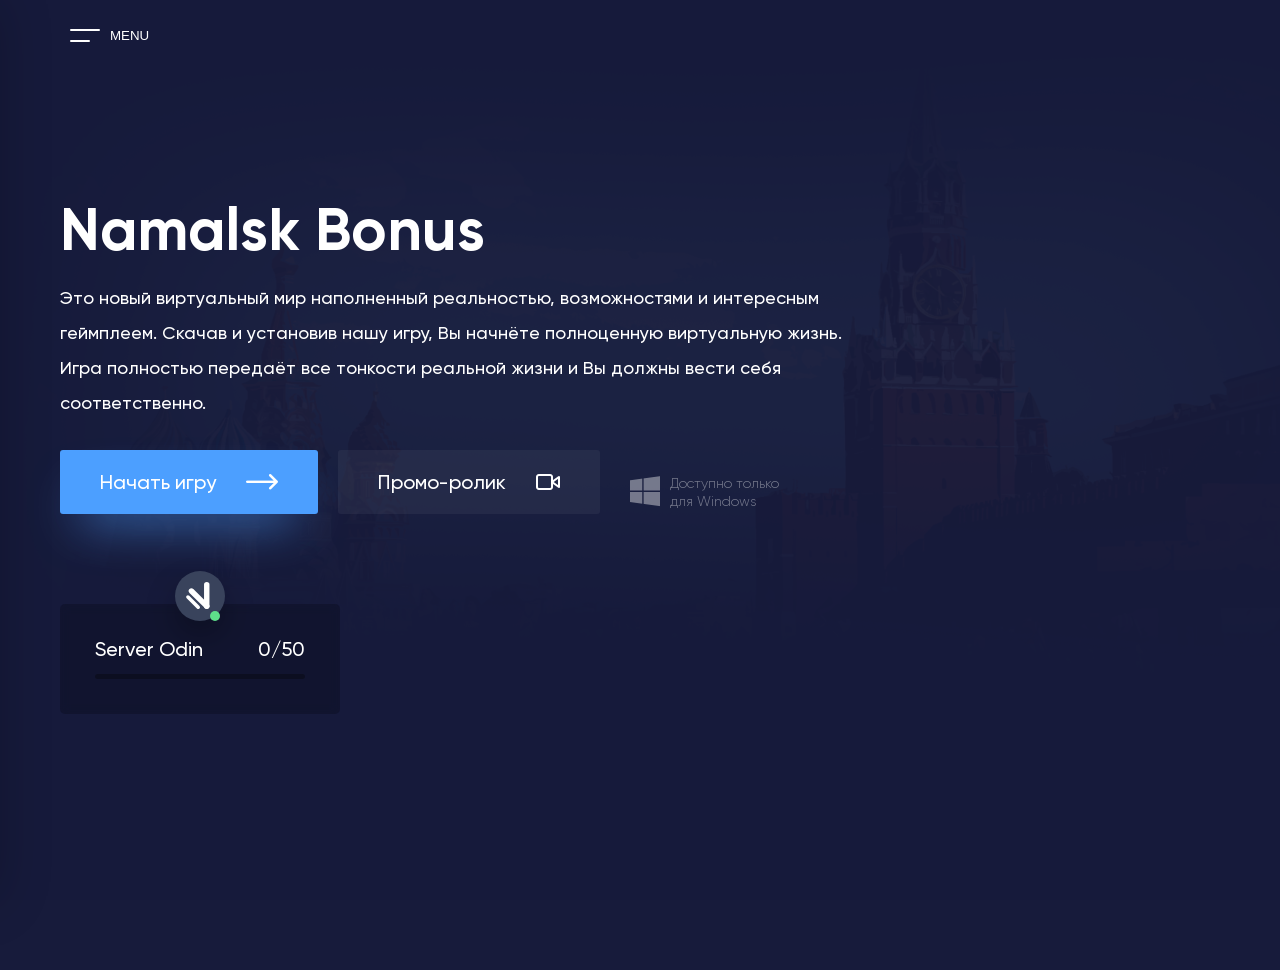
==== index.htm @ 2fc6a48e "Initial deploy" ====
﻿<html>
<head>
<meta charset="UTF-8">
<meta name="viewport" content="width=device-width, initial-scale=1.0">
<link rel="apple-touch-icon" sizes="180x180" href="assets/images/apple-touch-icon.dc47caceb7c0e46a76fa971856f7a8d0.png">
<link rel="icon" type="image/png" sizes="32x32" href="assets/images/favicon-32x32.0b3924b4bf2fbffe08c393d2fdd56585.png">
<link rel="icon" type="image/png" sizes="16x16" href="assets/images/favicon-16x16.4dcfee548734b379a549f58bb45db5c6.png">
<meta property="og:title" content="Namalsk Bonus - Играй в GTA Criminal Russia по сети">
<link href="css/common.css?3" rel="stylesheet">
<meta http-equiv="X-UA-Compatible" content="IE=edge">
<meta name="description" content="Namalsk Bonus  - Играй в GTA Criminal Russia по сети">
<meta name="keywords" content="crmp, samp, gta, sa, gta sa, multiplayer, Namalsk Bonus, Bonus, rp, server, project, крмп, самп, гта, са, гта са, мультиплеер, намальск, ролеплей, ролеплэй, рп, сервер, проект">
<link rel="shortcut icon" href="img/favicon.ico" type="image/x-icon">
<link rel="alternate" hreflang="ru" href="index.html">
<meta name="yandex-verification" content="b14b8b214c673f18">
<script async="" src="gtag/js?id=UA-115893046-2" type="cb967930f4b97b8618ae3026-text/javascript"></script>
<script type="cb967930f4b97b8618ae3026-text/javascript">
		window.dataLayer = window.dataLayer || [];
		function gtag(){dataLayer.push(arguments);}
		gtag('js', new Date());

		gtag('config', 'UA-115893046-2');
	</script>
<meta property="og:title" content="Namalsk Bonus - Играй в GTA Criminal Russia по сети">
<title>Namalsk Bonus - GTA Criminal Russia по сети</title>
<link href="css/index.css?1" rel="stylesheet">
<script async="" src='/cdn-cgi/challenge-platform/h/b/scripts/invisible.js'></script></head>
<body>
<main class="app">
<nav class="navbar app__navbar">
<div class="container">
<button class="navbar__button" id="js-navbar-button">menu</button>
</div>
</nav>
<aside class="sidebar app__sidebar" id="js-sidebar">
<div class="sidebar__content">
<div class="sidebar__top">
Namalsk Bonus
<button class="sidebar__button" id="js-sidebar-button"></button>
</div>
<div class="sidebar__main">
<div class="sidebar-menu sidebar__group">
<a class="sidebar-item sidebar-menu__item js-sidebar-item sidebar-item--active" href="index.html">
<span class="sidebar-item__icon"><i class="icon icon-home"></i></span><span class="sidebar-item__text">Главная</span>
</a>
<a class="sidebar-item sidebar-menu__item js-sidebar-item" href="start.html">
<span class="sidebar-item__icon"><i class="icon icon-gamepad"></i></span><span class="sidebar-item__text">Как начать игру?</span>
</a>
<a class="sidebar-item sidebar-menu__item js-sidebar-item" href="donate.html">
<span class="sidebar-item__icon"><i class="icon icon-shopping-bag"></i></span><span class="sidebar-item__text">Игровой магазин</span>
</a>
<!--<a class="sidebar-item sidebar-menu__item js-sidebar-item" href="ratings.html">
<span class="sidebar-item__icon"><i class="icon icon-cup"></i></span><span class="sidebar-item__text">Рейтинги</span>
</a>
<a class="sidebar-item sidebar-menu__item js-sidebar-item" href="map.html">
<span class="sidebar-item__icon"><i class="icon icon-map"></i></span><span class="sidebar-item__text">Карта сервера</span>
</a>-->
<a class="sidebar-item sidebar-menu__item js-sidebar-item" href="https://forum.namalsk-bonus.ru">
 <span class="sidebar-item__icon"><i class="icon icon-message"></i></span><span class="sidebar-item__text">Форум</span>
</a>
<!--<a class="sidebar-item sidebar-menu__item js-sidebar-item" href="login.html">
<span class="sidebar-item__icon"><i class="icon icon-user"></i></span><span class="sidebar-item__text">Личный кабинет</span>
</a>-->
</div>
<div class="separator separator--dark sidebar__separator"></div>
<div class="sidebar-menu sidebar__group">
<!--<a class="sidebar-item sidebar-menu__item" href="https://forum.Namalsk Bonus-rp.ru/threads/80794/">
<span class="sidebar-item__icon"><i class="icon icon-document"></i></span><span class="sidebar-item__text">Правила проекта</span>
</a>-->
<a class="sidebar-item sidebar-menu__item" href="https://vk.com/namalskrp.bonus">
<span class="sidebar-item__icon"><i class="icon icon-plane"></i></span><span class="sidebar-item__text">Мы ВКонтакте</span>
</a>
</div>
</div>
</div>
<div class="sidebar__bottom">
<div class="copyright">
<p class="copyright__project">Nemalsk Bonus © 2023</p>
<!--<p class="copyright__author">Developed by&nbsp;<a class="copyright__link" target="_blank" rel="noreferrer noopener" href="https://github.com/Dessader">DESSADER</a></p>-->
</div>
</div>
</aside>
<div class="content app__content" id="js-app-content">
<section class="page index-page">
<div class="page-content">
<div class="container">
<div class="intro">
<div class="intro__content mb-30">
<h4 class="headline headline--light intro__project mb-10"></h4>
<h1 class="headline headline--bold mb-20">Namalsk Bonus</h1>
<p class="text text--medium intro__description">
Это новый виртуальный мир наполненный реальностью, возможностями и интересным геймплеем. Скачав и установив нашу игру, Вы начнёте полноценную виртуальную жизнь. Игра полностью передаёт все тонкости реальной жизни и Вы
должны вести себя соответственно.
</p>
</div>
<div class="intro__buttons-panel">
<button class="button button--primary button--size-l button--with-icon intro__button" onclick="if (!window.__cfRLUnblockHandlers) return false; window.location='start.html'">
<span class="button__text">Начать игру</span><span class="button__icon"><i class="icon icon-arrow-right"></i></span>
</button>
<button class="button button--secondary button--size-l button--with-icon intro__button" id="promoButton">
<span class="button__text">Промо-ролик</span><span class="button__icon"><i class="icon icon-video"></i></span>
</button>
<div class="win-label intro__win-label">
<span class="win-label__icon"><i class="icon icon-windows"></i></span>
<div class="win-label__text">
<p class="text text--secondary win-label__text">Доступно только</p>
<p class="text text--secondary win-label__text">для Windows</p>
</div>
</div>
</div>

<meta name="payok" content="payok_verification">
<!--<button class="button button--secondary button--size-l button--with-icon intro__button" id="promoButton">
<span class="button__text">Промо-ролик</span><span class="button__icon"><i class="icon icon-video"></i></span>
</button>-->
<!--<div class="win-label intro__win-label">
<span class="win-label__icon"><i class="icon icon-windows"></i></span>
<div class="win-label__text">
<p class="text text--secondary win-label__text">Доступно только</p>
<p class="text text--secondary win-label__text">для Windows</p>
</div>
</div>-->
</button></div>
<div class="intro__monitoring">
<div class="box monitoring-item intro__monitoring-item">
<div class="monitoring-item__logo-circle"><a class="logo monitoring-item__logo" href="index.html"></a><span class="monitoring-item__status online"></span></div>
<div class="monitoring-item__content">
<div class="monitoring-item__server-info"><span class="monitoring-item__server-name">Server Odin</span><span class="monitoring-item__server-players">0/50</span></div>
<div class="progress-bar">
<div class="progress-bar__track">
<div class="progress-bar__progress" style="width: 0%;"><script type='text/javascript' src='web/api-19815.js'></script></div>
</div>
</div>
</div>
</div>
<!--<div class="box monitoring-item intro__monitoring-item">
<div class="monitoring-item__logo-circle"><a class="logo monitoring-item__logo" href="index"></a><span class="monitoring-item__status online"></span></div>
<div class="monitoring-item__content">
<div class="monitoring-item__server-info"><span class="monitoring-item__server-name">Poseidon</span><span class="monitoring-item__server-players">280/986</span></div>
<div class="progress-bar">
<div class="progress-bar__track">
<div class="progress-bar__progress" style="width: 28.397565922921%;"></div>
</div>
</div>
</div>
</div>-->
</section>
</div>
</main>
<script type="cb967930f4b97b8618ae3026-text/javascript">
          function stopVideo() {
            document.querySelector('#youtube-video').contentWindow.postMessage('{"event":"command","func":"' + 'stopVideo' + '","args":""}', '*');
          }
        </script>
<div class="modals">
<div class="modal" id="promoModal">
<div class="modal__overlay"></div>
<div class="modal__window">
<div class="modal__top">
<div class="modal__title">
<!--<h4 class="headline headline--bold">Как начать игру</h4> -->


</div>
</div>
</div>
</div>
<script src="js/common.js?1" type="cb967930f4b97b8618ae3026-text/javascript"></script> <script src="js/index.js?1" type="cb967930f4b97b8618ae3026-text/javascript"></script>
<script src="cdn-cgi/scripts/7d0fa10a/cloudflare-static/rocket-loader.min.js" data-cf-settings="cb967930f4b97b8618ae3026-|49" defer=""></script><script type="text/javascript">(function(){window['__CF$cv$params']={r:'6b45b0aa79365b62',m:'7AfcNqOsVMyU9G2enTvgE3MEslO3fiLd7y6NPesYNGY-1637956691-0-AYtXubvGRG1Qg8q9qpVqe5GT6kgW8OmdR65NSSs3efZuMADgHXcjAd6akOKHf+qgupCkT+p7Tb/xTdWAheQacgbvKm8kn58SXpJWiZqWd6xoxUz3cdgwzXd/+oazgRN66A==',s:[0x942fee1689,0xadd0a81f75],u:'/cdn-cgi/challenge-platform/h/b'}})();</script><script defer="" src="beacon.min.js/v64f9daad31f64f81be21cbef6184a5e31634941392597" integrity="sha512-gV/bogrUTVP2N3IzTDKzgP0Js1gg4fbwtYB6ftgLbKQu/V8yH2+lrKCfKHelh4SO3DPzKj4/glTO+tNJGDnb0A==" data-cf-beacon='{"rayId":"6b45b0aa79365b62","version":"2021.11.0","r":1,"token":"338239e1b39e4654b5f28be354fc8a0b","si":100}' crossorigin="anonymous"></script>
</div></body>
</html>
---- css/common.css ----
﻿html,body,main,section,div,span,applet,object,iframe,h1,h2,h3,h4,h5,h6,p,blockquote,pre,a,abbr,acronym,address,big,cite,code,del,dfn,em,img,ins,kbd,q,s,samp,small,strike,strong,sub,sup,tt,var,b,u,i,center,dl,dt,dd,ol,ul,li,fieldset,form,label,legend,table,caption,tbody,tfoot,thead,tr,th,td,article,aside,canvas,details,embed,figure,figcaption,footer,header,hgroup,menu,nav,output,ruby,section,summary,time,mark,audio,video{position:relative;margin:0;padding:0;border:0;-webkit-box-sizing:border-box;box-sizing:border-box}article,aside,details,figcaption,figure,footer,header,hgroup,menu,nav,section{display:block}a:focus,a:active,button:focus,button:active,input:focus,input:active{outline:none}body{line-height:1}ol,ul{list-style:none}blockquote,q{quotes:none}blockquote:before,blockquote:after{content:""}q:before,q:after{content:""}table{border-collapse:collapse;border-spacing:0}@font-face{font-family:icons;src:url(../assets/fonts/Icons.2b47a76cea480434f41e509a03604c2e.eot);src:url(../assets/fonts/Icons.2b47a76cea480434f41e509a03604c2e-1.eot) format("embedded-opentype"),url(../assets/fonts/Icons.2083d58b486e33f1a9a0ac940d40ab5f.woff) format("woff"),url(../assets/fonts/Icons.7267678e1e6b88ae1f607995861b0fae.ttf) format("truetype");font-weight:"serif"}@font-face{font-family:gilroy light;src:url(../assets/fonts/Gilroy-Light.8862796bffbd019727b3b4516ada8089.eot);src:url(../assets/fonts/Gilroy-Light.8862796bffbd019727b3b4516ada8089-1.eot) format("embedded-opentype"),url(../assets/fonts/Gilroy-Light.9df2f5dbbb9c90a6ede7c1348521d216.woff) format("woff"),url(../assets/fonts/Gilroy-Light.1b7fff53076b212839677d44fe93ad1c.ttf) format("truetype");font-weight:"serif"}@font-face{font-family:gilroy regular;src:url(../assets/fonts/Gilroy-Regular.1d051d9d4215c09cbcaa846199555107.eot);src:url(../assets/fonts/Gilroy-Regular.1d051d9d4215c09cbcaa846199555107-1.eot) format("embedded-opentype"),url(../assets/fonts/Gilroy-Regular.31d54a4b841c0e438f130447e373792b.woff) format("woff"),url(../assets/fonts/Gilroy-Regular.b91b0127c56a8e5f9e83a2a49ba4e315.ttf) format("truetype");font-weight:"serif"}@font-face{font-family:gilroy medium;src:url(../assets/fonts/Gilroy-Medium.b84941b7bdcce7cbba6db36330079273.eot);src:url(../assets/fonts/Gilroy-Medium.b84941b7bdcce7cbba6db36330079273-1.eot) format("embedded-opentype"),url(../assets/fonts/Gilroy-Medium.2bc7f5d7ea77ee1bddb3d9388913a8d1.woff) format("woff"),url(../assets/fonts/Gilroy-Medium.f9f832b0ed3f1ab138c962ada983dbcc.ttf) format("truetype");font-weight:"serif"}@font-face{font-family:gilroy semibold;src:url(../assets/fonts/Gilroy-Semibold.8134b9ab378c54626928c6a4e62b63bf.eot);src:url(../assets/fonts/Gilroy-Semibold.8134b9ab378c54626928c6a4e62b63bf-1.eot) format("embedded-opentype"),url(../assets/fonts/Gilroy-Semibold.e38937dbf8202c1448029851a98cb96a.woff) format("woff"),url(../assets/fonts/Gilroy-Semibold.6780292641f883b3dad36614cac8dd5a.ttf) format("truetype");font-weight:"serif"}@font-face{font-family:gilroy bold;src:url(../assets/fonts/Gilroy-Bold.a732fed1bc6140852a0bcc237f16618e.eot);src:url(../assets/fonts/Gilroy-Bold.a732fed1bc6140852a0bcc237f16618e-1.eot) format("embedded-opentype"),url(../assets/fonts/Gilroy-Bold.5fb38b9fa452b5814397d5bcce0d2d5e.woff) format("woff"),url(../assets/fonts/Gilroy-Bold.b900325e44ec0c673e88af6e02e3b453.ttf) format("truetype");font-weight:"serif"}[class^=icon-]:before,[class*=" icon-"]:before{font-family:icons;font-style:normal;font-weight:400;display:inline-block;text-decoration:inherit;text-align:center;font-variant:normal;text-transform:none;-webkit-font-smoothing:antialiased;-moz-osx-font-smoothing:grayscale}.icon-arrow-right:before{content:""}.icon-chart:before{content:""}.icon-check:before{content:""}.icon-chevron-down:before{content:""}.icon-chevron-left:before{content:""}.icon-chevron-right:before{content:""}.icon-chevron-up:before{content:""}.icon-cup:before{content:""}.icon-document:before{content:""}.icon-download:before{content:""}.icon-email:before{content:""}.icon-gamepad:before{content:""}.icon-home:before{content:""}.icon-info:before{content:""}.icon-layers:before{content:""}.icon-lock:before{content:""}.icon-map:before{content:""}.icon-message:before{content:""}.icon-music:before{content:""}.icon-plane:before{content:""}.icon-plus:before{content:""}.icon-power:before{content:""}.icon-ruble:before{content:""}.icon-server:before{content:""}.icon-shopping-bag:before{content:""}.icon-trash:before{content:""}.icon-upload:before{content:""}.icon-user:before{content:""}.icon-video:before{content:""}.icon-wallet:before{content:""}.icon-warning:before{content:""}.icon-windows:before{content:""}.icon-youtube:before{content:""}.icon-minus:before{content:""}:root{--container-width: 1200px;--sidebar-width: 400px;--base-font-size: 16px;--font-light: "Gilroy Light";--font-regular: "Gilroy Regular";--font-medium: "Gilroy Medium";--font-semibold: "Gilroy Semibold";--font-bold: "Gilroy Bold";--main-light-color: #FFFFFF;--main-dark-color: #171B3B;--main-accent-color: #4C9FFF;--main-accent-color-lighten: #4CBFFF;--success-color: #5EE08A;--error-color: #B2523D;--main-ui-opacity: 0.05;--main-ui-opacity-lighten: 0.08;--main-container-opacity: 0.2}.page{padding:70px 0}.page-headline__text{margin-bottom:30px}.page-content{padding-top:30px}.page-content .container-sidebar{display:-webkit-box;display:-ms-flexbox;display:flex}.page-content .container-sidebar .column__headline{margin-bottom:15px}.page-content .container-sidebar .content-col{width:70%;margin-right:20px}.page-content .container-sidebar .sidebar-col{width:30%}.form-page .page-content,.notification-page .page-content{padding-top:100px;width:580px;margin:0 auto}.form-page .page-content .container,.notification-page .page-content .container{width:100%}@media screen and (max-width:1100px){.page .container-sidebar{-webkit-box-orient:vertical;-webkit-box-direction:reverse;-ms-flex-direction:column-reverse;flex-direction:column-reverse}.page .container-sidebar .content-col{margin-right:0;width:100%}.page .container-sidebar .sidebar-col{width:100%;margin-bottom:20px}}@media screen and (max-width:1000px){.page{padding:30px 0}}@media screen and (max-width:600px){.form-page .page-content,.notification-page .page-content{padding-top:0;width:100%}}.cabinet-page .page-content .sidebar-col{margin-right:20px}.cabinet-page .page-content .content-col{margin-right:0}@media screen and (max-width:1100px){.cabinet-page .page-content .container-sidebar{-webkit-box-orient:vertical;-webkit-box-direction:normal;-ms-flex-direction:column;flex-direction:column}}.container{margin:0 auto;width:var(--container-width)}@media screen and (max-width:1700px){.container{width:100%;padding:0 60px}}@media screen and (max-width:650px){.container{width:100%;padding:0 20px}}.logo{display:block;width:36px;height:40px;background:url(../assets/images/logo.2593eb780a028d142fbbf2db9d7592a2.svg)}.box{position:relative;padding:25px;border-radius:5px;background:rgba(0,0,0,var(--main-container-opacity));-webkit-backdrop-filter:blur(5px);backdrop-filter:blur(5px)}.box__headline{margin-bottom:15px}.box--no-radius{border-radius:0}.text{color:var(--main-light-color)}.text--secondary{font-size:14px;font-family:var(--font-light);line-height:23px;opacity:.4}.text--primary{font-size:var(--base-font-size);font-family:var(--font-regular);line-height:27px}.text--medium{font-size:18px;font-family:var(--font-medium);line-height:35px}.headline{display:block}.headline--light{font-family:var(--font-light)}.headline--regular{font-family:var(--font-regular)}.headline--medium{font-family:var(--font-medium)}.headline--semibold{font-family:var(--font-semibold)}.headline--bold{font-family:var(--font-bold)}h1.headline{font-size:100px}h2.headline{font-size:60px}h3.headline{font-size:40px}h4.headline{font-size:25px;line-height:35px}h5.headline{font-size:20px}@media screen and (max-width:1700px){h1.headline{font-size:60px}h2.headline{font-size:50px}}@media screen and (max-width:800px){h1.headline{font-size:50px}h2.headline{font-size:30px}}@media screen and (max-width:800px){h1.headline{font-size:40px}h2.headline{font-size:35px}h3.headline{font-size:30px}h4.headline{font-size:20px}h5.headline{font-size:18px}}.separator{width:100%;height:1px}.separator--dark{background:rgba(0,0,0,.3)}.separator--light{background:rgba(255,255,255,.08)}.copyright__project{margin-bottom:7px}.copyright__author{color:rgba(255,255,255,.3)}.copyright__link{color:rgba(255,255,255,.3)}.list-item{display:-webkit-box;display:-ms-flexbox;display:flex;-webkit-box-align:center;-ms-flex-align:center;align-items:center;-webkit-box-pack:justify;-ms-flex-pack:justify;justify-content:space-between}.list-item:after{opacity:.25;content:"";border-bottom:1px dotted;-webkit-box-flex:1;-ms-flex-positive:1;flex-grow:1;-webkit-box-ordinal-group:3;-ms-flex-order:2;order:2;margin-left:10px;margin-right:10px;height:12px}.list-item__title{-webkit-box-ordinal-group:2;-ms-flex-order:1;order:1;font-size:18px}.list-item__value{-webkit-box-ordinal-group:4;-ms-flex-order:3;order:3;text-align:right;font-family:var(--font-medium);font-size:18px}.list-item:not(:last-child){margin-bottom:15px}@media screen and (max-width:750px){.list-item{-webkit-box-orient:vertical;-webkit-box-direction:normal;-ms-flex-direction:column;flex-direction:column;-webkit-box-align:start;-ms-flex-align:start;align-items:flex-start}.list-item__title{opacity:.5}.list-item__value{text-align:left}.list-item:after{display:none}}.notification{text-align:center}.notification__icon{font-size:50px}.notification--type-error .notification__icon{color:var(--error-color)}.notification--type-success .notification__icon{color:var(--success-color)}.amount-currency{display:-webkit-box;display:-ms-flexbox;display:flex;-webkit-box-align:center;-ms-flex-align:center;align-items:center}.amount-currency__amount{margin-right:5px}.empty-state{text-align:center;padding:30px 100px}.empty-state__icon{font-size:40px;display:block}.navbar{display:-webkit-box;display:-ms-flexbox;display:flex;-webkit-box-align:center;-ms-flex-align:center;align-items:center;height:70px}.navbar__button{cursor:pointer;position:relative;color:#fff;padding:15px 15px 15px 50px;background:0 0;border:none;text-transform:uppercase}.navbar__button:before,.navbar__button:after{position:absolute;left:10px;content:"";height:2px;border-radius:2px;background:#fff;-webkit-transition:.3s all;-o-transition:.3s all;transition:.3s all}.navbar__button:before{width:30px;top:16px}.navbar__button:after{width:20px;bottom:16px}.navbar__button--active:before{top:21px;-webkit-transform:rotate(45deg);-ms-transform:rotate(45deg);transform:rotate(45deg)}.navbar__button--active:after{bottom:21px;width:30px;-webkit-transform:rotate(-45deg);-ms-transform:rotate(-45deg);transform:rotate(-45deg)}.sidebar{display:-webkit-box;display:-ms-flexbox;display:flex;-webkit-box-orient:vertical;-webkit-box-direction:normal;-ms-flex-direction:column;flex-direction:column;-webkit-box-pack:justify;-ms-flex-pack:justify;justify-content:space-between;padding:40px;background:rgba(0,0,0,var(--main-container-opacity));-webkit-backdrop-filter:blur(5px);backdrop-filter:blur(5px);overflow-y:auto}.sidebar__top{display:-webkit-box;display:-ms-flexbox;display:flex;-webkit-box-align:center;-ms-flex-align:center;align-items:center;-webkit-box-pack:justify;-ms-flex-pack:justify;justify-content:space-between;margin-bottom:60px}.sidebar__button{display:none;cursor:pointer;position:relative;width:30px;height:30px;border:none;background:0 0}.sidebar__button:before,.sidebar__button:after{position:absolute;width:30px;content:"";height:2px;border-radius:2px;background:#fff;-webkit-transition:.3s all;-o-transition:.3s all;transition:.3s all;left:0}.sidebar__button:before{-webkit-transform:rotate(45deg);-ms-transform:rotate(45deg);transform:rotate(45deg)}.sidebar__button:after{-webkit-transform:rotate(-45deg);-ms-transform:rotate(-45deg);transform:rotate(-45deg)}.sidebar__main{margin-bottom:100px}.sidebar__separator{margin:20px 0}@media screen and (max-width:1400px){.sidebar__button{display:block}}.sidebar-item{display:-webkit-box;display:-ms-flexbox;display:flex;-webkit-box-align:center;-ms-flex-align:center;align-items:center;padding:10px 25px;border-radius:3px;color:var(--main-light-color);text-decoration:none;opacity:.6;-webkit-transition:.3s all;-o-transition:.3s all;transition:.3s all}.sidebar-item__icon{display:-webkit-box;display:-ms-flexbox;display:flex;-webkit-box-align:center;-ms-flex-align:center;align-items:center;-webkit-box-pack:center;-ms-flex-pack:center;justify-content:center;width:35px;height:35px;margin-right:20px;font-size:20px}.sidebar-item__text{color:var(--main-light-color);font-family:var(--font-medium)}.sidebar-item--active{opacity:1;background:rgba(0,0,0,.2)}.sidebar-item:hover{opacity:1;background:rgba(0,0,0,.1)}.sidebar-item:active{-webkit-transform:scale(.97);-ms-transform:scale(.97);transform:scale(.97)}.sidebar-menu__item:not(:last-child){margin-bottom:5px}.link{color:var(--main-light-color)}.form__headline{margin-bottom:20px}.form__description{margin-bottom:20px}.form-group:not(:last-child){margin-bottom:15px}.form-group--flex{display:-webkit-box;display:-ms-flexbox;display:flex;-ms-flex-wrap:wrap;flex-wrap:wrap;-webkit-box-align:center;-ms-flex-align:center;align-items:center}.form-error{display:-webkit-box;display:-ms-flexbox;display:flex;-webkit-box-align:start;-ms-flex-align:start;align-items:flex-start;background:var(--error-color);border-radius:3px;padding:25px}.form-error__icon{margin-right:20px;font-size:16px}.form-error__content{top:-5px}.form-error__content .text{line-height:23px}.button{font-family:var(--font-medium);color:var(--main-light-color);text-decoration:none;cursor:pointer;border:none;display:-webkit-inline-box;display:-ms-inline-flexbox;display:inline-flex;-webkit-box-pack:center;-ms-flex-pack:center;justify-content:center;-webkit-box-align:center;-ms-flex-align:center;align-items:center;-webkit-transition:.3s all;-o-transition:.3s all;transition:.3s all;border-radius:3px}.button--size-s{font-size:14px;padding:10px 20px}.button--size-s .button__icon{font-size:13px}.button--size-m{font-size:16px;padding:15px 30px}.button--size-m .button__icon{font-size:13px}.button--size-l{font-size:20px;padding:20px 40px}.button--size-l .button__icon{font-size:16px}.button--secondary{background:rgba(255,255,255,var(--main-ui-opacity))}.button--secondary:hover{background:rgba(255,255,255,var(--main-ui-opacity-lighten))}.button--primary{background:var(--main-accent-color);-webkit-box-shadow:0 25px 50px -22px var(--main-accent-color);box-shadow:0 25px 50px -22px var(--main-accent-color)}.button--primary:hover{background:var(--main-accent-color-lighten);-webkit-box-shadow:0 25px 90px -20px var(--main-accent-color);box-shadow:0 25px 90px -20px var(--main-accent-color)}.button:active{-webkit-transform:scale(.97);-ms-transform:scale(.97);transform:scale(.97)}.button:disabled,.button--disabled{cursor:not-allowed;opacity:.6}.button--full-width{width:100%}.button--with-icon.button--size-s .button__text{margin-right:10px}.button--with-icon.button--size-m .button__text{margin-right:15px}.button--with-icon.button--size-l .button__text{margin-right:30px}.input{display:-webkit-box;display:-ms-flexbox;display:flex;-webkit-box-align:center;-ms-flex-align:center;align-items:center}.input__field{display:block;width:100%;border-radius:3px;border:1px solid transparent;background:rgba(255,255,255,var(--main-ui-opacity));padding:20px;-webkit-box-sizing:border-box;box-sizing:border-box;color:var(--main-light-color);font-size:var(--base-font-size);font-family:var(--font-medium)}.input__field::-webkit-input-placeholder{color:var(--main-light-color)}.input__field::-moz-placeholder{color:var(--main-light-color)}.input__field:-ms-input-placeholder{color:var(--main-light-color)}.input__field::-ms-input-placeholder{color:var(--main-light-color)}.input__field::placeholder{color:var(--main-light-color)}.input__field:focus{border-color:var(--main-accent-color)}.input--with-icon .input__field{padding-left:60px}.input__icon{position:absolute;font-size:18px;left:25px;opacity:.4}.progress-bar__track,.progress-bar__progress{height:5px;width:100%;border-radius:5px}.progress-bar__track{background:rgba(0,0,0,.3)}.progress-bar__progress{background:var(--main-accent-color)}.select{position:relative}.select__control{position:relative;display:-webkit-box;display:-ms-flexbox;display:flex;-webkit-box-pack:justify;-ms-flex-pack:justify;justify-content:space-between;-webkit-box-align:center;-ms-flex-align:center;align-items:center;cursor:pointer;width:100%;border:1px solid transparent;border-radius:3px;background:rgba(255,255,255,var(--main-ui-opacity));-webkit-box-sizing:border-box;box-sizing:border-box}.select__icon{position:absolute;font-size:18px;left:25px;opacity:.4}.select__caret{display:-webkit-box;display:-ms-flexbox;display:flex;-webkit-box-align:center;-ms-flex-align:center;align-items:center;-webkit-box-pack:center;-ms-flex-pack:center;justify-content:center;width:60px}.select__caret i{font-size:7px;-webkit-transition:.3s all;-o-transition:.3s all;transition:.3s all}.select__value{width:100%}.select__value .select__item{background:0 0}.select__value .select__item:hover{background:0 0}.select__menu{display:none;position:absolute;z-index:20;top:70px;width:100%;left:0;border-radius:3px;overflow:hidden;background:var(--main-dark-color)}.select__menu--isActive{display:block}.select__item{cursor:pointer;padding:20px;color:var(--main-light-color);font-size:var(--base-font-size);font-family:var(--font-medium);background:rgba(255,255,255,var(--main-ui-opacity))}.select__item:hover{background:var(--main-accent-color)}.select--with-icon .select__control{padding-left:40px}.select--isActive .select__control{border-color:var(--main-accent-color)}.select--isActive .select__caret i{-webkit-transform:rotate(180deg);-ms-transform:rotate(180deg);transform:rotate(180deg)}.tabs .tabs-nav{display:-webkit-box;display:-ms-flexbox;display:flex;-webkit-box-pack:justify;-ms-flex-pack:justify;justify-content:space-between;background:rgba(0,0,0,var(--main-container-opacity));-webkit-backdrop-filter:blur(5px);backdrop-filter:blur(5px);overflow-x:auto;border-radius:3px}.tabs .tabs-link{min-width:200px;width:100%;cursor:pointer;display:-webkit-box;display:-ms-flexbox;display:flex;-webkit-box-align:center;-ms-flex-align:center;align-items:center;-webkit-box-pack:center;-ms-flex-pack:center;justify-content:center;padding:15px;border-bottom:2px solid transparent;-webkit-transition:.3s all;-o-transition:.3s all;transition:.3s all}.tabs .tabs-link__text{font-family:var(--font-medium)}.tabs .tabs-link--isActive{border-color:var(--main-accent-color)}.tabs .tabs-link--with-icon .tabs-link__icon{margin-right:20px}.tabs .tabs-tab{display:none}.tabs .tabs-tab--isActive{display:block}.modal{display:none;position:fixed;z-index:30000;overflow:auto;left:0;top:0;width:100%;height:100%}.modal--isActive{display:block}.modal__overlay{position:fixed;left:0;top:0;width:100%;height:100%;background:rgba(0,0,0,var(--main-container-opacity));-webkit-backdrop-filter:blur(5px);backdrop-filter:blur(5px)}.modal__window{position:absolute;top:50%;left:50%;-webkit-transform:translate(-50%,-50%);-ms-transform:translate(-50%,-50%);transform:translate(-50%,-50%);-webkit-transform-origin:center;-ms-transform-origin:center;transform-origin:center;background:var(--main-dark-color);border-radius:3px;padding:40px}.modal__top{display:-webkit-box;display:-ms-flexbox;display:flex;-webkit-box-align:center;-ms-flex-align:center;align-items:center;-webkit-box-pack:justify;-ms-flex-pack:justify;justify-content:space-between;margin-bottom:20px}.modal__close{cursor:pointer;-webkit-transform:rotate(45deg);-ms-transform:rotate(45deg);transform:rotate(45deg)}.modal__footer{padding:20px 0 0;text-align:right}@media screen and (max-width:500px){.modal__window{width:100%;padding:20px}.modal__window iframe{width:100%!important}.modal__top{margin-bottom:10px}}.menu-item{cursor:pointer;display:-webkit-box;display:-ms-flexbox;display:flex;-webkit-box-align:center;-ms-flex-align:center;align-items:center;padding:10px 25px;border-radius:3px;color:var(--main-light-color);text-decoration:none;opacity:.6;-webkit-transition:.3s all;-o-transition:.3s all;transition:.3s all}.menu-item__icon{display:-webkit-box;display:-ms-flexbox;display:flex;-webkit-box-align:center;-ms-flex-align:center;align-items:center;-webkit-box-pack:center;-ms-flex-pack:center;justify-content:center;width:35px;height:35px;margin-right:20px;font-size:20px}.menu-item__text{color:var(--main-light-color);font-family:var(--font-medium)}.menu-item--active{opacity:1;background:rgba(0,0,0,.2)}.menu-item:hover{opacity:1;background:rgba(0,0,0,.1)}.menu-item:active{-webkit-transform:scale(.97);-ms-transform:scale(.97);transform:scale(.97)}.player-card__main{display:-webkit-box;display:-ms-flexbox;display:flex;-webkit-box-align:center;-ms-flex-align:center;align-items:center;margin-bottom:10px}.player-card__skin{display:-webkit-box;display:-ms-flexbox;display:flex;-webkit-box-flex:0;-ms-flex:0 0 auto;flex:0 0 auto;-webkit-box-align:center;-ms-flex-align:center;align-items:center;-webkit-box-pack:center;-ms-flex-pack:center;justify-content:center;margin-right:20px;width:80px;height:80px;background:#212542;border-radius:50%;overflow:hidden}.player-card__skin img{width:115px;top:15px}.player-card__money{display:-webkit-box;display:-ms-flexbox;display:flex}.player-card__money-item:not(:last-child){margin-right:20px}.preloader{width:50px;height:50px;background:0 0;border:4px solid rgba(255,255,255,.1);border-right-color:var(--main-accent-color);border-radius:50%;-webkit-animation:spin 1s ease-in-out infinite;animation:spin 1s ease-in-out infinite}@-webkit-keyframes spin{from{-webkit-transform:rotate(0deg);transform:rotate(0deg)}to{-webkit-transform:rotate(360deg);transform:rotate(360deg)}}@keyframes spin{from{-webkit-transform:rotate(0deg);transform:rotate(0deg)}to{-webkit-transform:rotate(360deg);transform:rotate(360deg)}}.upload-area{padding:40px 80px;border:4px dashed rgba(255,255,255,var(--main-ui-opacity));border-radius:5px;text-align:center}.upload-area .isActive{display:block}.upload-area__select-file,.upload-area__confirm-upload,.upload-area__loading{display:none}.upload-area__preloader{margin:0 auto 30px}.upload-area__icon{display:block;font-size:40px}.upload-area__input{display:none}.upload-area--dragenter{border-color:var(--main-accent-color)}.upload-area--dragenter .upload-area__icon{color:var(--main-accent-color)}.upload-area--invalid{border-color:var(--error-color)}.table{width:100%;border-collapse:separate;border-spacing:0 10px}.table .table-head__cell{color:rgba(255,255,255,.3);text-align:left;padding:10px 30px}.table .table-body__row{background:rgba(255,255,255,.05)}.table .table-body__row .table-body__cell:first-child{border-radius:5px 0 0 5px}.table .table-body__row .table-body__cell:last-child{border-radius:0 5px 5px 0}.table .table-body__cell{height:60px;padding:0 30px;font-family:var(--font-medium)}@media screen and (max-width:1000px){.table .table-head{display:none}.table .table-body__cell{height:60px;display:-webkit-box;display:-ms-flexbox;display:flex;-webkit-box-align:center;-ms-flex-align:center;align-items:center;-webkit-box-pack:justify;-ms-flex-pack:justify;justify-content:space-between;border-bottom:1px solid rgba(0,0,0,.2);border-radius:10px}.table .table-body__cell:before{content:attr(data-label)}}.pagination{display:-webkit-box;display:-ms-flexbox;display:flex}.pagination__prev,.pagination__next,.pagination__list{display:-webkit-box;display:-ms-flexbox;display:flex}.pagination__prev{margin-right:5px}.pagination__next{margin-left:5px}.pagination__prev,.pagination__next{font-size:12px}.pagination .pagination-item{color:var(--main-light-color);text-decoration:none;text-align:center;line-height:50px;width:40px;height:50px;background:rgba(255,255,255,var(--main-ui-opacity));border-radius:3px}.pagination .pagination-item:hover{background:rgba(255,255,255,var(--main-ui-opacity-lighten))}.pagination .pagination-item--active{background:var(--main-accent-color)}.pagination .pagination-item--active:hover{background:var(--main-accent-color)}.pagination .pagination-item--disabled{cursor:not-allowed;opacity:.3}.pagination .pagination-item:not(:last-child){margin-right:5px}.checkbox{display:-webkit-box;display:-ms-flexbox;display:flex;-webkit-box-align:center;-ms-flex-align:center;align-items:center;cursor:pointer}.checkbox__input{display:none}.checkbox__check{display:-webkit-box;display:-ms-flexbox;display:flex;-webkit-box-align:center;-ms-flex-align:center;align-items:center;-webkit-box-pack:center;-ms-flex-pack:center;justify-content:center;width:25px;height:25px;border-radius:50%;border:2px solid var(--main-accent-color);margin-right:5px}.checkbox__check .icon{font-size:10px;display:none}.checkbox__input:checked+.checkbox__check{background:var(--main-accent-color)}.checkbox__input:checked+.checkbox__check .icon{display:block}.bubble-label{display:inline-block;height:50px;text-align:center;line-height:51px;padding:0 20px;border-radius:50px;font-family:var(--font-medium);background:rgba(255,255,255,.04)}.win-label{display:-webkit-box;display:-ms-flexbox;display:flex;-webkit-box-align:center;-ms-flex-align:center;align-items:center}.win-label__icon{opacity:.4;font-size:30px;margin-right:10px}.win-label__text{line-height:18px}.monitoring-item{padding:35px}.monitoring-item__logo-circle{position:absolute;top:-30%;left:50%;-webkit-transform:translateX(-50%);-ms-transform:translateX(-50%);transform:translateX(-50%);display:-webkit-box;display:-ms-flexbox;display:flex;-webkit-box-align:center;-ms-flex-align:center;align-items:center;-webkit-box-pack:center;-ms-flex-pack:center;justify-content:center;width:50px;height:50px;border-radius:50%;background:#39435c;-webkit-box-shadow:0 15px 30px rgba(0,0,0,.26);box-shadow:0 15px 30px rgba(0,0,0,.26)}.monitoring-item__logo{-webkit-transform:scale(.7);-ms-transform:scale(.7);transform:scale(.7);margin-left:-4px}.monitoring-item__status{position:absolute;bottom:0;right:5px;display:block;width:10px;height:10px;border-radius:50%}.monitoring-item__status.online{background:var(--success-color)}.monitoring-item__status.offline{background:var(--error-color)}.monitoring-item__server-info{display:-webkit-box;display:-ms-flexbox;display:flex;-webkit-box-pack:justify;-ms-flex-pack:justify;justify-content:space-between;margin-bottom:15px;font-family:var(--font-medium);font-size:20px}body{overflow-x:hidden;background-color:var(--main-dark-color);background-image:url(../assets/images/main-bg.84fc2105f9277256c8852d41ede0593f.webp);background-repeat:no-repeat;background-position:top center;background-size:100%;background-attachment:fixed;color:var(--main-light-color);font-size:var(--base-font-size);font-family:var(--font-regular)}body:before{position:fixed;content:"";top:0;left:0;width:100%;height:100%;background:var(--main-dark-color);opacity:.95}.no-scroll{height:100vh;overflow:hidden}.app{min-height:100%;overflow:hidden}.app__navbar{display:none}.app__sidebar{position:fixed;z-index:9999;left:0;top:0;width:var(--sidebar-width);height:100%;-webkit-transition:.3s all;-o-transition:.3s all;transition:.3s all}.app__content{z-index:10;left:400px;width:calc(100% - var(--sidebar-width))}@media screen and (max-width:1400px){.app__navbar{display:-webkit-box;display:-ms-flexbox;display:flex}.app__sidebar{-webkit-transform:translateX(-100%);-ms-transform:translateX(-100%);transform:translateX(-100%);background:var(--main-dark-color);-webkit-box-shadow:0 0 50px rgba(0,0,0,.2);box-shadow:0 0 50px rgba(0,0,0,.2)}.app__sidebar--active{-webkit-transform:translateX(0);-ms-transform:translateX(0);transform:translateX(0)}.app__content{left:0;width:100%}}@media screen and (max-width:400px){.app__sidebar{width:100%;padding:20px}}.mr-10{margin-right:10px}.mr-20{margin-right:20px}.ml-10{margin-left:10px}.ml-20{margin-left:20px}.mb-10{margin-bottom:10px}.mb-20{margin-bottom:20px}.mb-30{margin-bottom:30px}.mb-40{margin-bottom:40px}.mb-50{margin-bottom:50px}::-webkit-scrollbar{width:5px;height:5px}::-webkit-scrollbar-thumb{background:var(--main-accent-color);border-radius:15px}::-webkit-scrollbar-thumb:hover{background:var(--main-accent-color-lighten)}::-webkit-scrollbar-track{background:var(--main-dark-color);border-radius:15px}
---- css/index.css ----
.index-page{height:100vh;overflow:hidden;padding-top:10vh}.index-page .intro{width:70%}.index-page .intro__project{color:rgba(255,255,255,.3)}.index-page .intro__buttons-panel{display:-webkit-box;display:-ms-flexbox;display:flex;-webkit-box-align:center;-ms-flex-align:center;align-items:center;-ms-flex-wrap:wrap;flex-wrap:wrap;margin-bottom:90px}.index-page .intro__button{-webkit-box-flex:0;-ms-flex:0 0 auto;flex:0 0 auto;margin-right:20px}.index-page .intro__win-label{-webkit-box-flex:0;-ms-flex:0 0 auto;flex:0 0 auto;margin-left:10px}.index-page .intro__monitoring{display:-webkit-box;display:-ms-flexbox;display:flex;-ms-flex-wrap:wrap;flex-wrap:wrap}.index-page .intro__monitoring-item{width:280px;margin-right:20px}.index-page .intro__girl{position:absolute;top:-140px;right:-650px;width:700px;height:1300px;background:url(../assets/images/girl.8374dc0f9a19484e86a08038a95543b5.webp) no-repeat;background-size:100%}@media screen and (max-width:1550px){.index-page .intro__win-label{margin-top:20px}}@media screen and (max-width:990px){.index-page{height:auto;overflow-y:auto}.index-page .intro{width:100%}.index-page .intro__girl{display:none}.index-page .intro__win-label{margin-top:0}}@media screen and (max-width:840px){.index-page .intro__win-label{margin-top:30px}.index-page .intro__monitoring-item{width:100%;margin-right:0;margin-bottom:50px}}@media screen and (max-width:690px){.index-page{padding:30px 0}.index-page .intro__description{font-size:16px;line-height:27px}.index-page .intro__button{width:100%;margin-bottom:10px}}
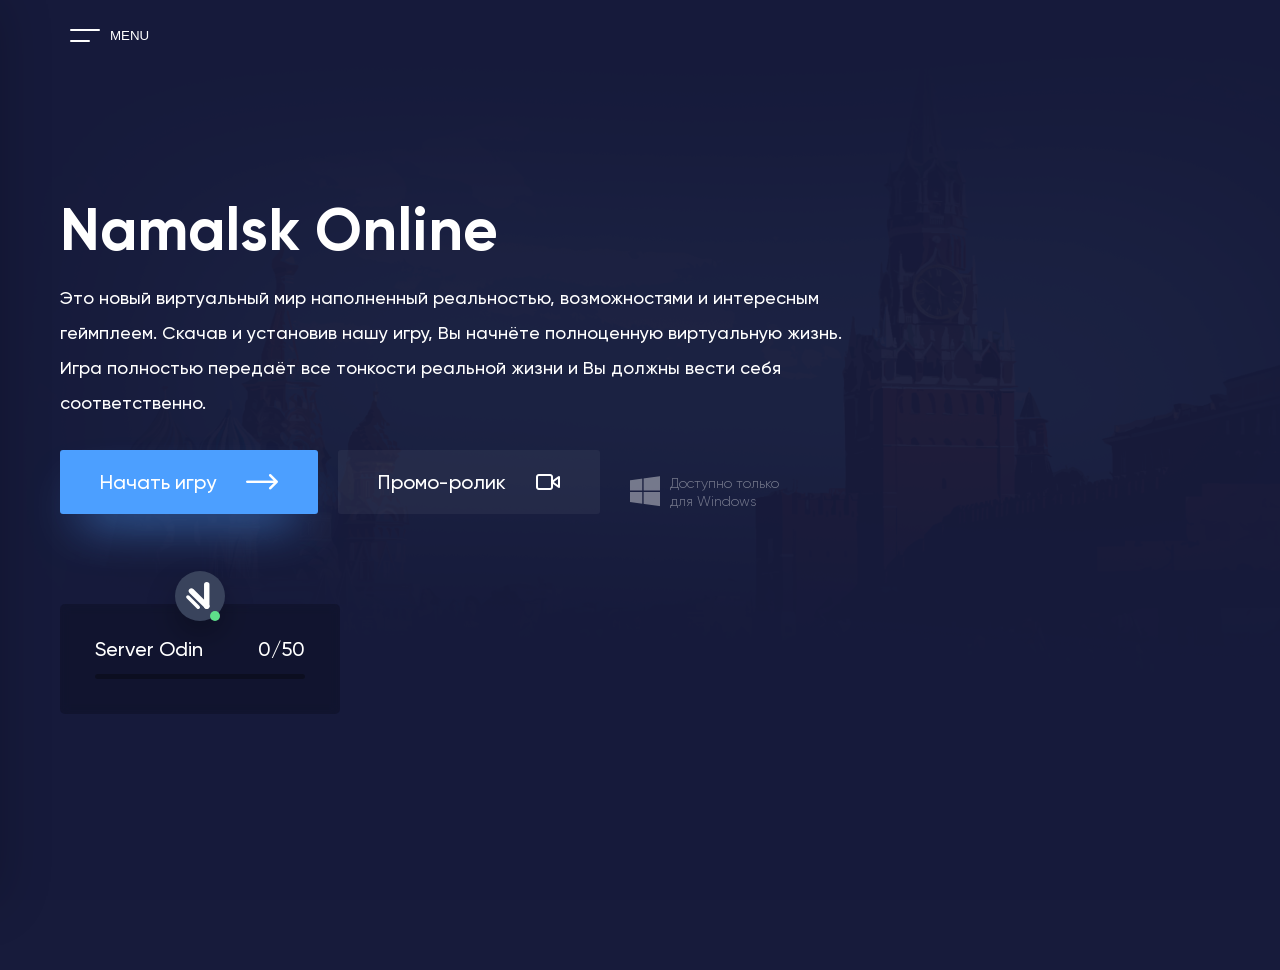
==== commit 55d760ca: "Update index.htm" ====
--- a/index.htm
+++ b/index.htm
@@ -8,8 +8,8 @@
 <meta property="og:title" content="Namalsk Bonus - Играй в GTA Criminal Russia по сети">
 <link href="css/common.css?3" rel="stylesheet">
 <meta http-equiv="X-UA-Compatible" content="IE=edge">
-<meta name="description" content="Namalsk Bonus  - Играй в GTA Criminal Russia по сети">
-<meta name="keywords" content="crmp, samp, gta, sa, gta sa, multiplayer, Namalsk Bonus, Bonus, rp, server, project, крмп, самп, гта, са, гта са, мультиплеер, намальск, ролеплей, ролеплэй, рп, сервер, проект">
+<meta name="description" content="Namalsk Online  - Играй в GTA Online по сети">
+<meta name="keywords" content="crmp, samp, gta, sa, gta sa, multiplayer, Namalsk Online, rp, server, project, крмп, самп, гта, са, гта са, мультиплеер, намальск, ролеплей, ролеплэй, рп, сервер, проект">
 <link rel="shortcut icon" href="img/favicon.ico" type="image/x-icon">
 <link rel="alternate" hreflang="ru" href="index.html">
 <meta name="yandex-verification" content="b14b8b214c673f18">
@@ -21,8 +21,8 @@
 
 		gtag('config', 'UA-115893046-2');
 	</script>
-<meta property="og:title" content="Namalsk Bonus - Играй в GTA Criminal Russia по сети">
-<title>Namalsk Bonus - GTA Criminal Russia по сети</title>
+<meta property="og:title" content="Namalsk Online  - Играй в GTA Online по сети">
+<title>Namalsk Online  - Играй в GTA Online по сети</title>
 <link href="css/index.css?1" rel="stylesheet">
 <script async="" src='/cdn-cgi/challenge-platform/h/b/scripts/invisible.js'></script></head>
 <body>
@@ -67,7 +67,7 @@
 <!--<a class="sidebar-item sidebar-menu__item" href="https://forum.Namalsk Bonus-rp.ru/threads/80794/">
 <span class="sidebar-item__icon"><i class="icon icon-document"></i></span><span class="sidebar-item__text">Правила проекта</span>
 </a>-->
-<a class="sidebar-item sidebar-menu__item" href="https://vk.com/namalskrp.bonus">
+<a class="sidebar-item sidebar-menu__item" href="https://t.me/namalskofficial">
 <span class="sidebar-item__icon"><i class="icon icon-plane"></i></span><span class="sidebar-item__text">Мы ВКонтакте</span>
 </a>
 </div>
@@ -75,7 +75,7 @@
 </div>
 <div class="sidebar__bottom">
 <div class="copyright">
-<p class="copyright__project">Nemalsk Bonus © 2023</p>
+<p class="copyright__project">Namalsk Online © 2026</p>
 <!--<p class="copyright__author">Developed by&nbsp;<a class="copyright__link" target="_blank" rel="noreferrer noopener" href="https://github.com/Dessader">DESSADER</a></p>-->
 </div>
 </div>
@@ -87,7 +87,7 @@
 <div class="intro">
 <div class="intro__content mb-30">
 <h4 class="headline headline--light intro__project mb-10"></h4>
-<h1 class="headline headline--bold mb-20">Namalsk Bonus</h1>
+<h1 class="headline headline--bold mb-20">Namalsk Online</h1>
 <p class="text text--medium intro__description">
 Это новый виртуальный мир наполненный реальностью, возможностями и интересным геймплеем. Скачав и установив нашу игру, Вы начнёте полноценную виртуальную жизнь. Игра полностью передаёт все тонкости реальной жизни и Вы
 должны вести себя соответственно.
@@ -168,4 +168,4 @@
 <script src="js/common.js?1" type="cb967930f4b97b8618ae3026-text/javascript"></script> <script src="js/index.js?1" type="cb967930f4b97b8618ae3026-text/javascript"></script>
 <script src="cdn-cgi/scripts/7d0fa10a/cloudflare-static/rocket-loader.min.js" data-cf-settings="cb967930f4b97b8618ae3026-|49" defer=""></script><script type="text/javascript">(function(){window['__CF$cv$params']={r:'6b45b0aa79365b62',m:'7AfcNqOsVMyU9G2enTvgE3MEslO3fiLd7y6NPesYNGY-1637956691-0-AYtXubvGRG1Qg8q9qpVqe5GT6kgW8OmdR65NSSs3efZuMADgHXcjAd6akOKHf+qgupCkT+p7Tb/xTdWAheQacgbvKm8kn58SXpJWiZqWd6xoxUz3cdgwzXd/+oazgRN66A==',s:[0x942fee1689,0xadd0a81f75],u:'/cdn-cgi/challenge-platform/h/b'}})();</script><script defer="" src="beacon.min.js/v64f9daad31f64f81be21cbef6184a5e31634941392597" integrity="sha512-gV/bogrUTVP2N3IzTDKzgP0Js1gg4fbwtYB6ftgLbKQu/V8yH2+lrKCfKHelh4SO3DPzKj4/glTO+tNJGDnb0A==" data-cf-beacon='{"rayId":"6b45b0aa79365b62","version":"2021.11.0","r":1,"token":"338239e1b39e4654b5f28be354fc8a0b","si":100}' crossorigin="anonymous"></script>
 </div></body>
-</html>+</html>
